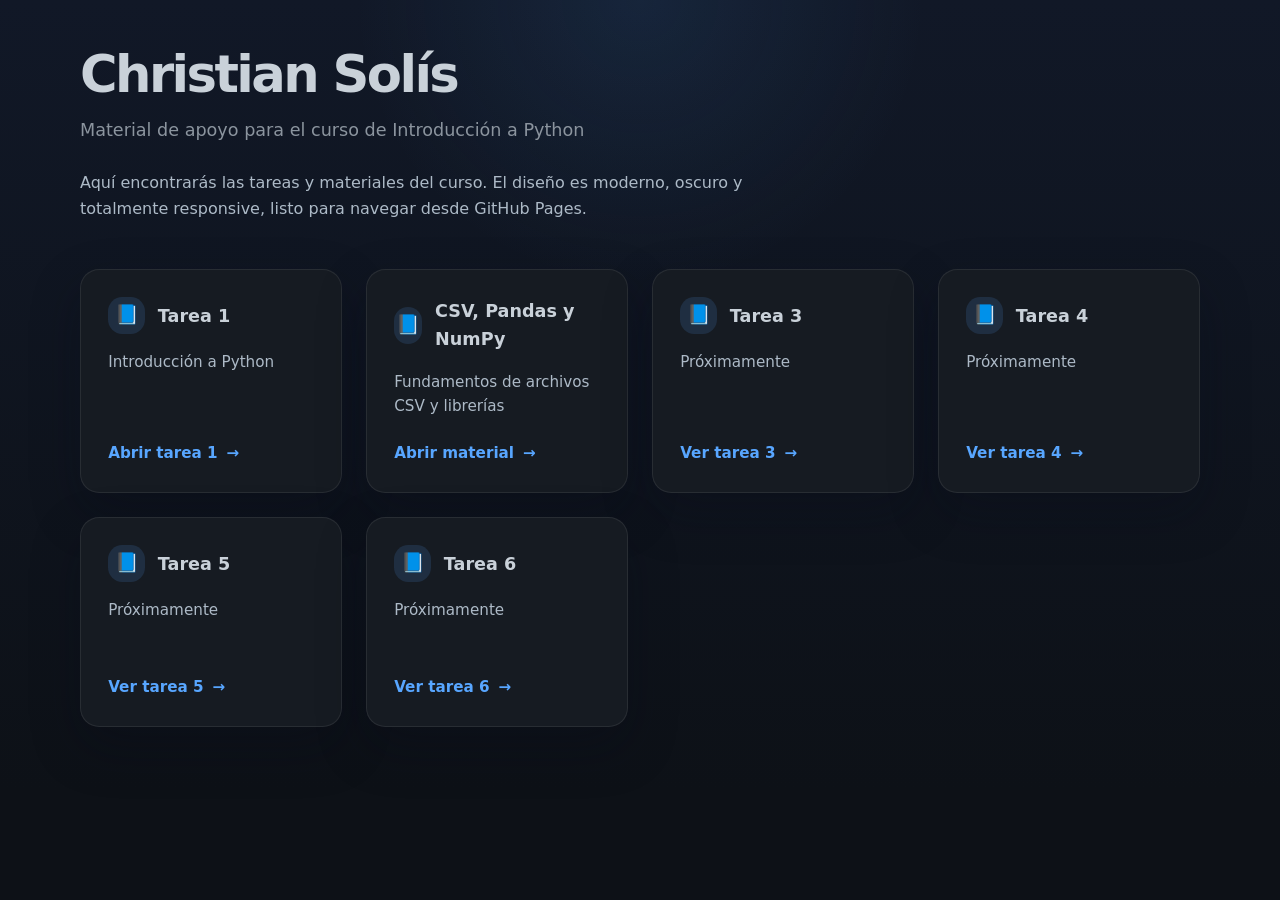
==== index.html @ 26d79551 "Update index.html actualizando a archivos HTML -2" ====
<!DOCTYPE html>

<html lang="es">
<head>
  <meta charset="UTF-8" />
  <meta name="viewport" content="width=device-width, initial-scale=1.0" />
  <title>Christian Solís | Introducción a Python</title>
  <link rel="stylesheet" href="assets/style.css" />
</head>
<body>
  <main class="page">
    <section class="header">
      <h1 class="header-title">Christian Solís</h1>
      <p class="header-subtitle">Material de apoyo para el curso de Introducción a Python</p>
      <p class="header-description">
        Aquí encontrarás las tareas y materiales del curso. El diseño es moderno, oscuro y totalmente responsive,
        listo para navegar desde GitHub Pages.
      </p>
    </section>

    <section class="grid" aria-label="Tareas del curso">
      <article class="card">
        <div>
          <h2 class="card-title"><span class="card-icon">📘</span>Tarea 1</h2>
          <p class="card-label">Introducción a Python</p>
        </div>
        <a class="card-link" href="tareas/tarea1-2.html">Abrir tarea 1</a>
      </article>

      <article class="card">
        <div>
          <h2 class="card-title"><span class="card-icon">📘</span>CSV, Pandas y NumPy</h2>
          <p class="card-label">Fundamentos de archivos CSV y librerías</p>
        </div>
        <a class="card-link" href="tareas/fundamentos_csv_pandas_numpy-2.html">Abrir material</a>
      </article>

      <article class="card">
        <div>
          <h2 class="card-title"><span class="card-icon">📘</span>Tarea 3</h2>
          <p class="card-label">Próximamente</p>
        </div>
        <a class="card-link" href="#">Ver tarea 3</a>
      </article>

      <article class="card">
        <div>
          <h2 class="card-title"><span class="card-icon">📘</span>Tarea 4</h2>
          <p class="card-label">Próximamente</p>
        </div>
        <a class="card-link" href="#">Ver tarea 4</a>
      </article>

      <article class="card">
        <div>
          <h2 class="card-title"><span class="card-icon">📘</span>Tarea 5</h2>
          <p class="card-label">Próximamente</p>
        </div>
        <a class="card-link" href="#">Ver tarea 5</a>
      </article>

      <article class="card">
        <div>
          <h2 class="card-title"><span class="card-icon">📘</span>Tarea 6</h2>
          <p class="card-label">Próximamente</p>
        </div>
        <a class="card-link" href="#">Ver tarea 6</a>
      </article>
    </section>
  </main>
</body>
</html>
---- assets/style.css ----
/* Portafolio minimalista - tema oscuro */
:root {
  color-scheme: dark;
  color: #c9d1d9;
  background: #0d1117;
  font-family: Inter, ui-sans-serif, system-ui, -apple-system, BlinkMacSystemFont, "Segoe UI", sans-serif;
  font-size: 16px;
  line-height: 1.6;
}

* {
  box-sizing: border-box;
}

html, body {
  min-height: 100%;
}

body {
  margin: 0;
  background: radial-gradient(circle at top, rgba(63, 132, 202, 0.12), transparent 28%),
    linear-gradient(180deg, #111827 0%, #0d1117 100%);
  color: #c9d1d9;
}

img {
  max-width: 100%;
  display: block;
}

a {
  color: #58a6ff;
  text-decoration: none;
}

a:hover,
a:focus {
  text-decoration: underline;
}

.page {
  width: min(1120px, calc(100% - 2rem));
  margin: 0 auto;
  padding: 3rem 0 4rem;
}

.header {
  max-width: 720px;
  margin-bottom: 3rem;
}

.header-title {
  margin: 0;
  font-size: clamp(2.8rem, 4vw, 4.4rem);
  letter-spacing: -0.05em;
  line-height: 1.02;
}

.header-subtitle {
  margin: 1rem 0 0;
  color: #8b949e;
  font-size: 1.1rem;
}

.header-description {
  margin: 1.6rem 0 0;
  color: #adbac7;
  max-width: 42rem;
}

.grid {
  display: grid;
  gap: 1.5rem;
  grid-template-columns: repeat(auto-fit, minmax(220px, 1fr));
}

.card {
  background: #161b22;
  border: 1px solid rgba(255, 255, 255, 0.08);
  border-radius: 1.2rem;
  padding: 1.7rem;
  min-height: 210px;
  display: flex;
  flex-direction: column;
  justify-content: space-between;
  transition: transform 0.25s ease, border-color 0.25s ease, box-shadow 0.25s ease;
  box-shadow: 0 20px 50px rgba(6, 12, 24, 0.28);
}

.card:hover,
.card:focus-within {
  transform: translateY(-4px);
  border-color: rgba(88, 166, 255, 0.3);
  box-shadow: 0 24px 70px rgba(12, 24, 48, 0.38);
}

.card-title {
  display: flex;
  align-items: center;
  gap: 0.8rem;
  margin: 0 0 1rem;
  font-size: 1.1rem;
  font-weight: 700;
}

.card-icon {
  display: inline-flex;
  align-items: center;
  justify-content: center;
  width: 2.3rem;
  height: 2.3rem;
  border-radius: 0.9rem;
  background: rgba(88, 166, 255, 0.14);
  color: #58a6ff;
  font-size: 1.2rem;
}

.card-label {
  margin: 0;
  color: #adbac7;
  font-size: 0.95rem;
}

.card-link {
  margin-top: 1.4rem;
  font-size: 0.95rem;
  font-weight: 600;
  color: #58a6ff;
}

.card-link::after {
  content: "→";
  margin-left: 0.55rem;
  transition: transform 0.2s ease;
}

.card:hover .card-link::after,
.card:focus-within .card-link::after {
  transform: translateX(4px);
}

@media (max-width: 640px) {
  .page {
    padding: 2rem 0 3rem;
  }

  .header-title {
    font-size: 2.6rem;
  }
}
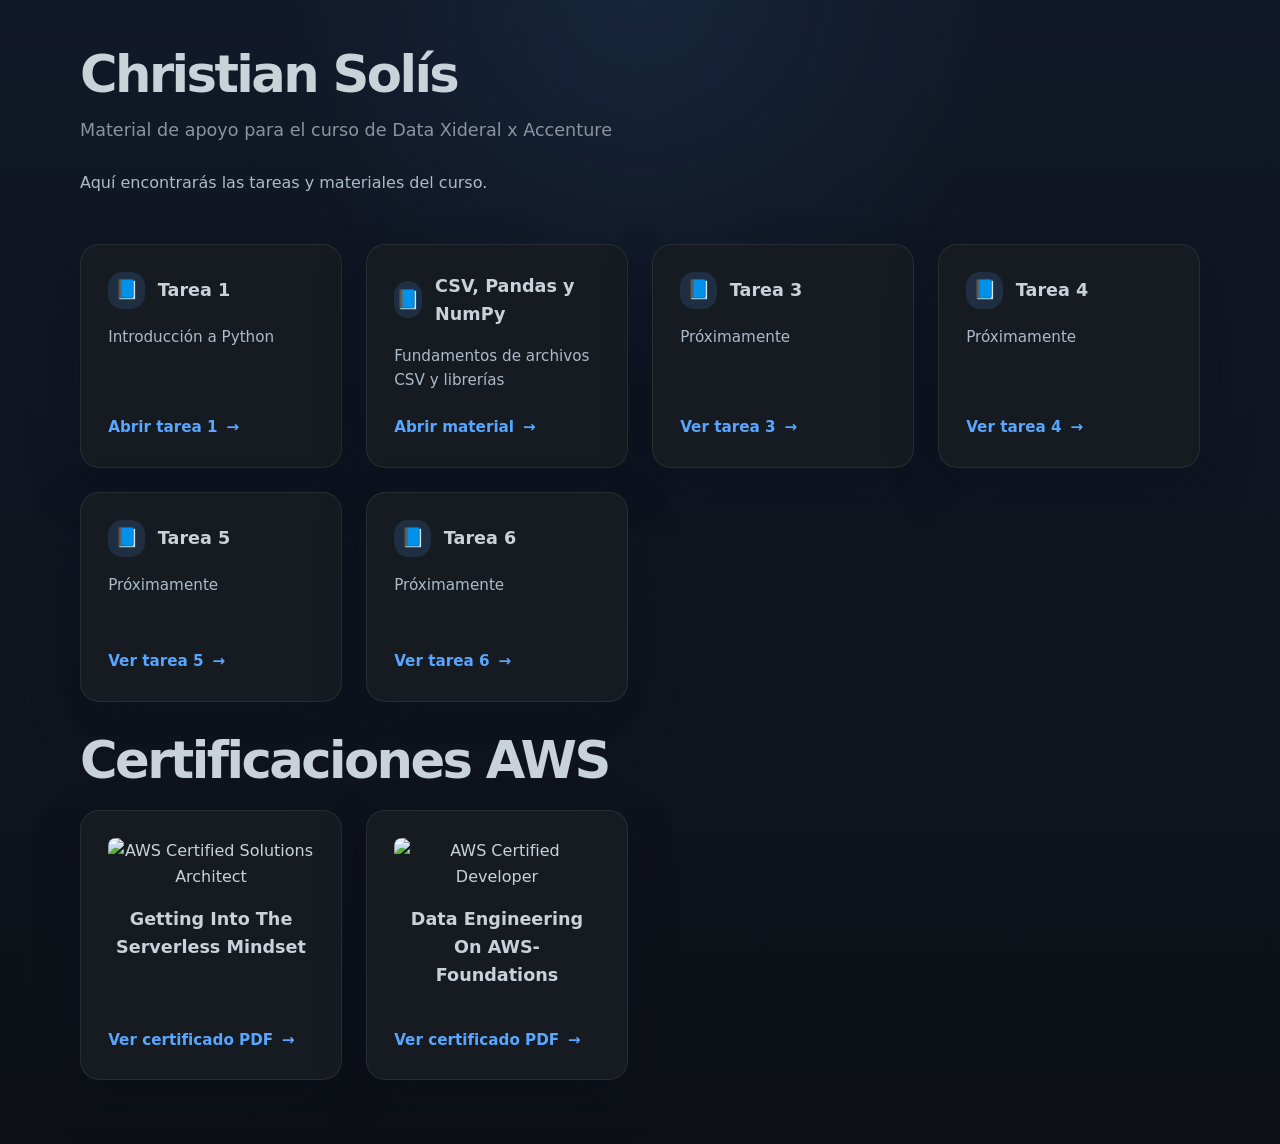
==== commit 92792b09: "añadiendo sección de certificados" ====
--- a/index.html
+++ b/index.html
@@ -11,10 +11,9 @@
   <main class="page">
     <section class="header">
       <h1 class="header-title">Christian Solís</h1>
-      <p class="header-subtitle">Material de apoyo para el curso de Introducción a Python</p>
+      <p class="header-subtitle">Material de apoyo para el curso de Data Xideral x Accenture</p>
       <p class="header-description">
-        Aquí encontrarás las tareas y materiales del curso. El diseño es moderno, oscuro y totalmente responsive,
-        listo para navegar desde GitHub Pages.
+        Aquí encontrarás las tareas y materiales del curso. 
       </p>
     </section>
 
@@ -24,7 +23,7 @@
           <h2 class="card-title"><span class="card-icon">📘</span>Tarea 1</h2>
           <p class="card-label">Introducción a Python</p>
         </div>
-        <a class="card-link" href="tareas/tarea1-2.html">Abrir tarea 1</a>
+        <a class="card-link" href="tareas/Tarea1-2.html">Abrir tarea 1</a>
       </article>
 
       <article class="card">
@@ -67,6 +66,28 @@
         <a class="card-link" href="#">Ver tarea 6</a>
       </article>
     </section>
+    <!-- ===================         CERTIFICACIONES AWS      ========================== -->
+    <section class="grid" aria-label="Certificaciones AWS">
+  <div style="grid-column: 1 / -1; margin-top: 2rem;">
+    <h2 class="header-title">Certificaciones AWS</h2>
+  </div>
+
+  <article class="card">
+    <div style="text-align: center;">
+      <img src="assets/aws-cert-1.png" alt="AWS Certified Solutions Architect" style="width: 100%; height: auto; border-radius: 8px; margin-bottom: 1rem;">
+      <h2 class="card-title">Getting Into The Serverless Mindset</h2>
+    </div>
+    <a class="card-link" href="docs/GettingIntoTheServerlessMindset.pdf" target="_blank">Ver certificado PDF</a>
+  </article>
+
+  <article class="card">
+    <div style="text-align: center;">
+      <img src="assets/aws-cert-2.png" alt="AWS Certified Developer" style="width: 100%; height: auto; border-radius: 8px; margin-bottom: 1rem;">
+      <h2 class="card-title">Data Engineering On AWS-Foundations</h2>
+    </div>
+    <a class="card-link" href="docs/DataEngineeringOnAWS-Foundations.pdf" target="_blank">Ver certificado PDF</a>
+  </article>
+</section>
   </main>
 </body>
 </html>
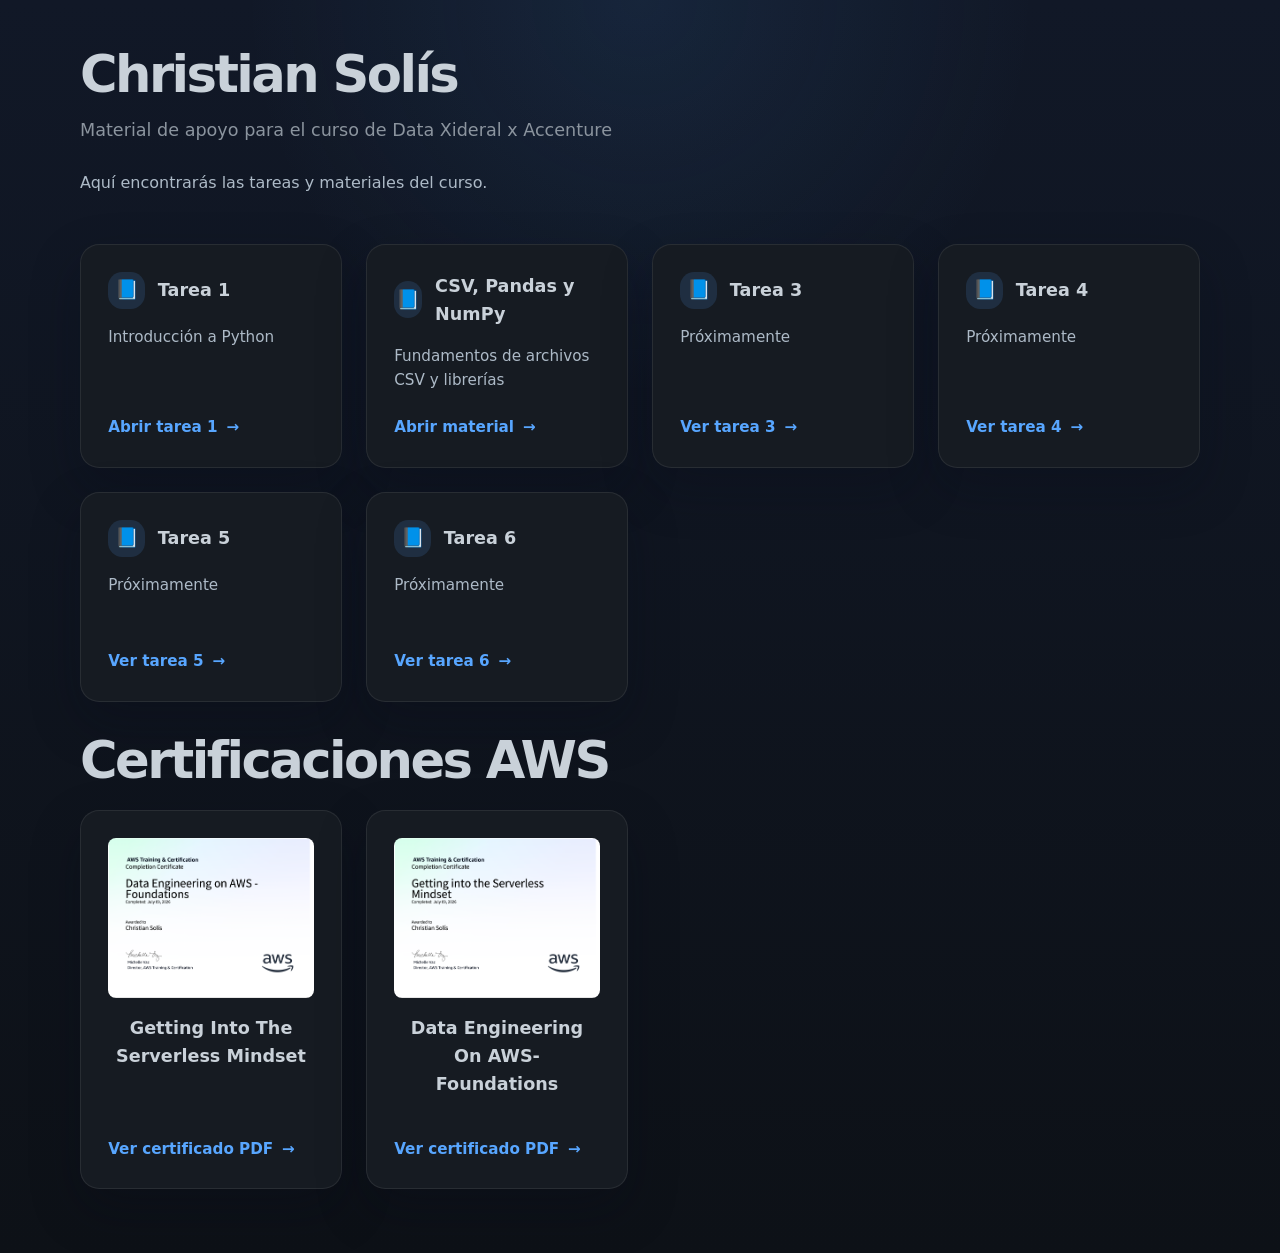
==== commit 02d242e2: "Update index.html" ====
--- a/index.html
+++ b/index.html
@@ -74,18 +74,18 @@
 
   <article class="card">
     <div style="text-align: center;">
-      <img src="assets/aws-cert-1.png" alt="AWS Certified Solutions Architect" style="width: 100%; height: auto; border-radius: 8px; margin-bottom: 1rem;">
+      <img src="assets/aws-cert-01.png" alt="AWS Certified Solutions Architect" style="width: 100%; height: auto; border-radius: 8px; margin-bottom: 1rem;">
       <h2 class="card-title">Getting Into The Serverless Mindset</h2>
     </div>
-    <a class="card-link" href="docs/GettingIntoTheServerlessMindset.pdf" target="_blank">Ver certificado PDF</a>
+    <a class="card-link" href="GettingIntoTheServerlessMindset.pdf" target="_blank">Ver certificado PDF</a>
   </article>
 
   <article class="card">
     <div style="text-align: center;">
-      <img src="assets/aws-cert-2.png" alt="AWS Certified Developer" style="width: 100%; height: auto; border-radius: 8px; margin-bottom: 1rem;">
+      <img src="assets/aws-cert-02.png" alt="AWS Certified Developer" style="width: 100%; height: auto; border-radius: 8px; margin-bottom: 1rem;">
       <h2 class="card-title">Data Engineering On AWS-Foundations</h2>
     </div>
-    <a class="card-link" href="docs/DataEngineeringOnAWS-Foundations.pdf" target="_blank">Ver certificado PDF</a>
+    <a class="card-link" href="DataEngineeringOnAWS-Foundations.pdf" target="_blank">Ver certificado PDF</a>
   </article>
 </section>
   </main>
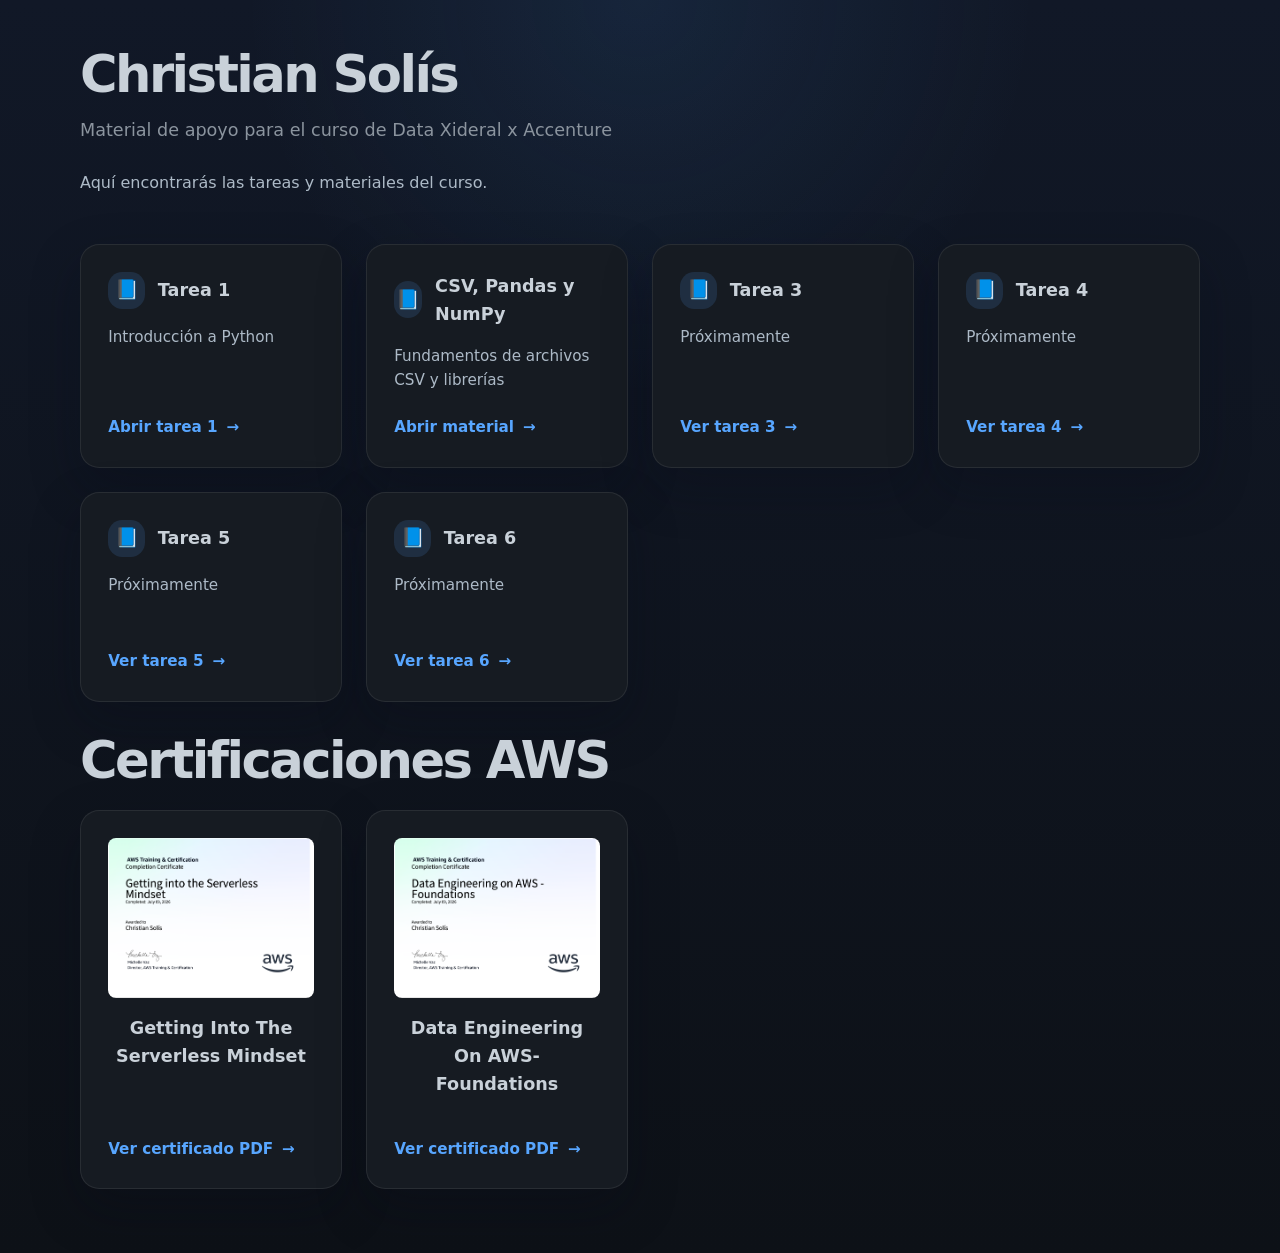
==== commit 1f998891: "Update index.html" ====
--- a/index.html
+++ b/index.html
@@ -74,7 +74,7 @@
 
   <article class="card">
     <div style="text-align: center;">
-      <img src="assets/aws-cert-01.png" alt="AWS Certified Solutions Architect" style="width: 100%; height: auto; border-radius: 8px; margin-bottom: 1rem;">
+      <img src="assets/aws-cert-02.png" alt="AWS Certified Solutions Architect" style="width: 100%; height: auto; border-radius: 8px; margin-bottom: 1rem;">
       <h2 class="card-title">Getting Into The Serverless Mindset</h2>
     </div>
     <a class="card-link" href="GettingIntoTheServerlessMindset.pdf" target="_blank">Ver certificado PDF</a>
@@ -82,7 +82,7 @@
 
   <article class="card">
     <div style="text-align: center;">
-      <img src="assets/aws-cert-02.png" alt="AWS Certified Developer" style="width: 100%; height: auto; border-radius: 8px; margin-bottom: 1rem;">
+      <img src="assets/aws-cert-01.png" alt="AWS Certified Developer" style="width: 100%; height: auto; border-radius: 8px; margin-bottom: 1rem;">
       <h2 class="card-title">Data Engineering On AWS-Foundations</h2>
     </div>
     <a class="card-link" href="DataEngineeringOnAWS-Foundations.pdf" target="_blank">Ver certificado PDF</a>
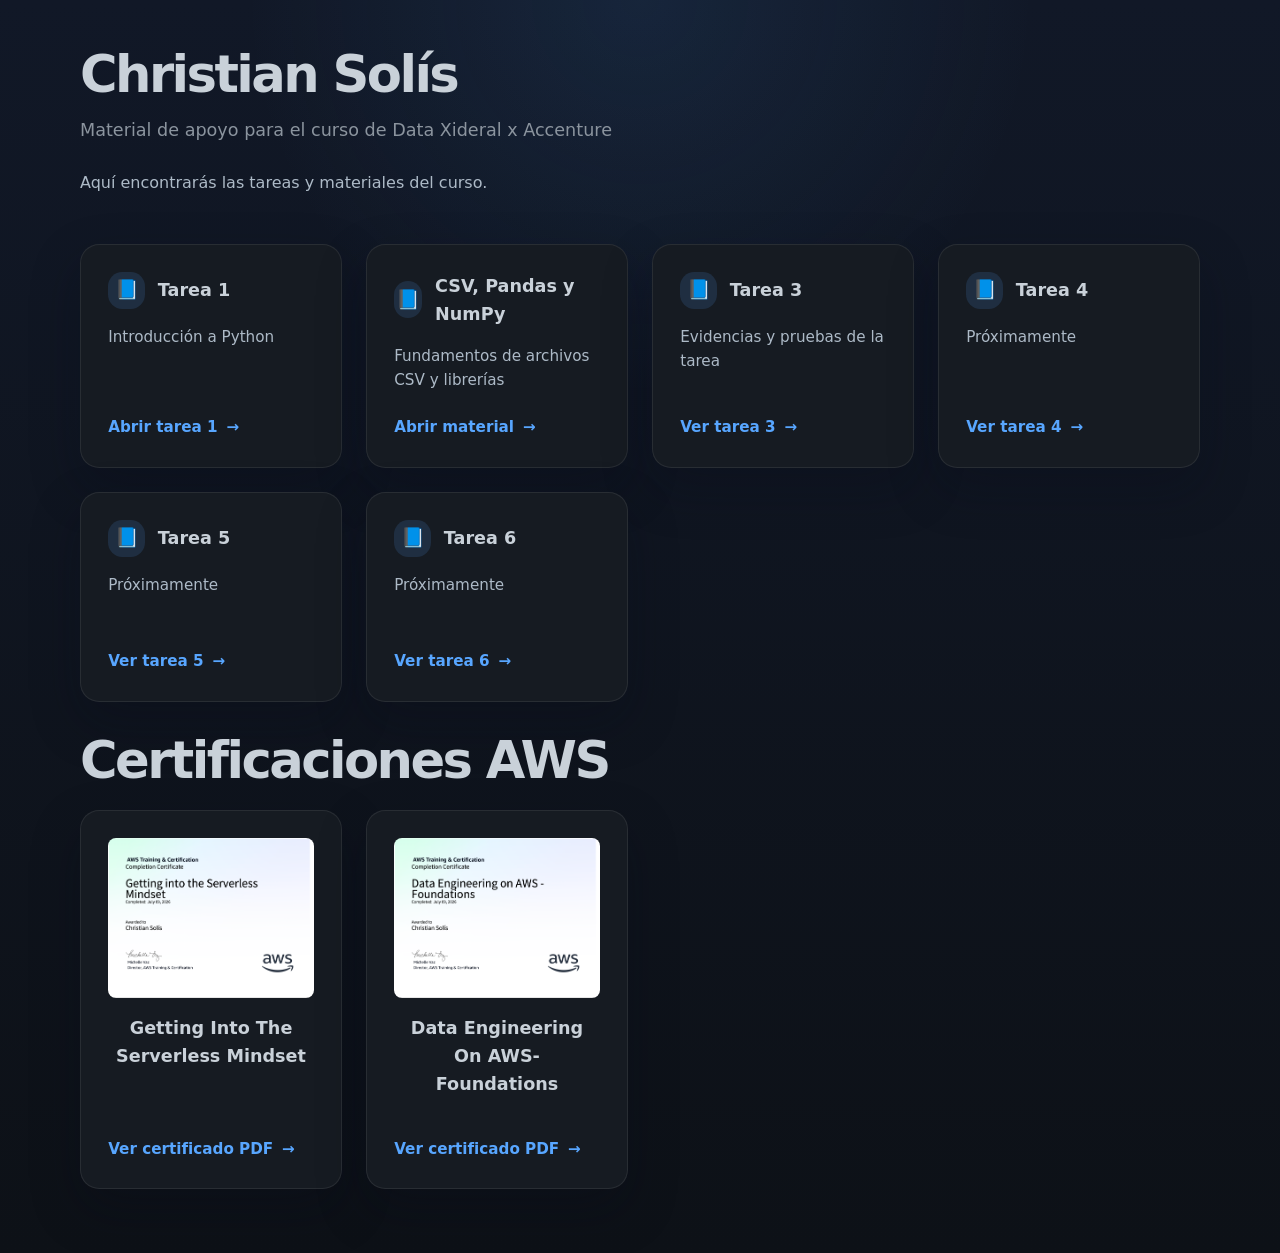
==== commit 193a264a: "Update index.html" ====
--- a/index.html
+++ b/index.html
@@ -37,9 +37,9 @@
       <article class="card">
         <div>
           <h2 class="card-title"><span class="card-icon">📘</span>Tarea 3</h2>
-          <p class="card-label">Próximamente</p>
+          <p class="card-label">Evidencias y pruebas de la tarea</p>
         </div>
-        <a class="card-link" href="#">Ver tarea 3</a>
+        <a class="card-link" href="tareas/tarea3.html">Ver tarea 3</a>
       </article>
 
       <article class="card">
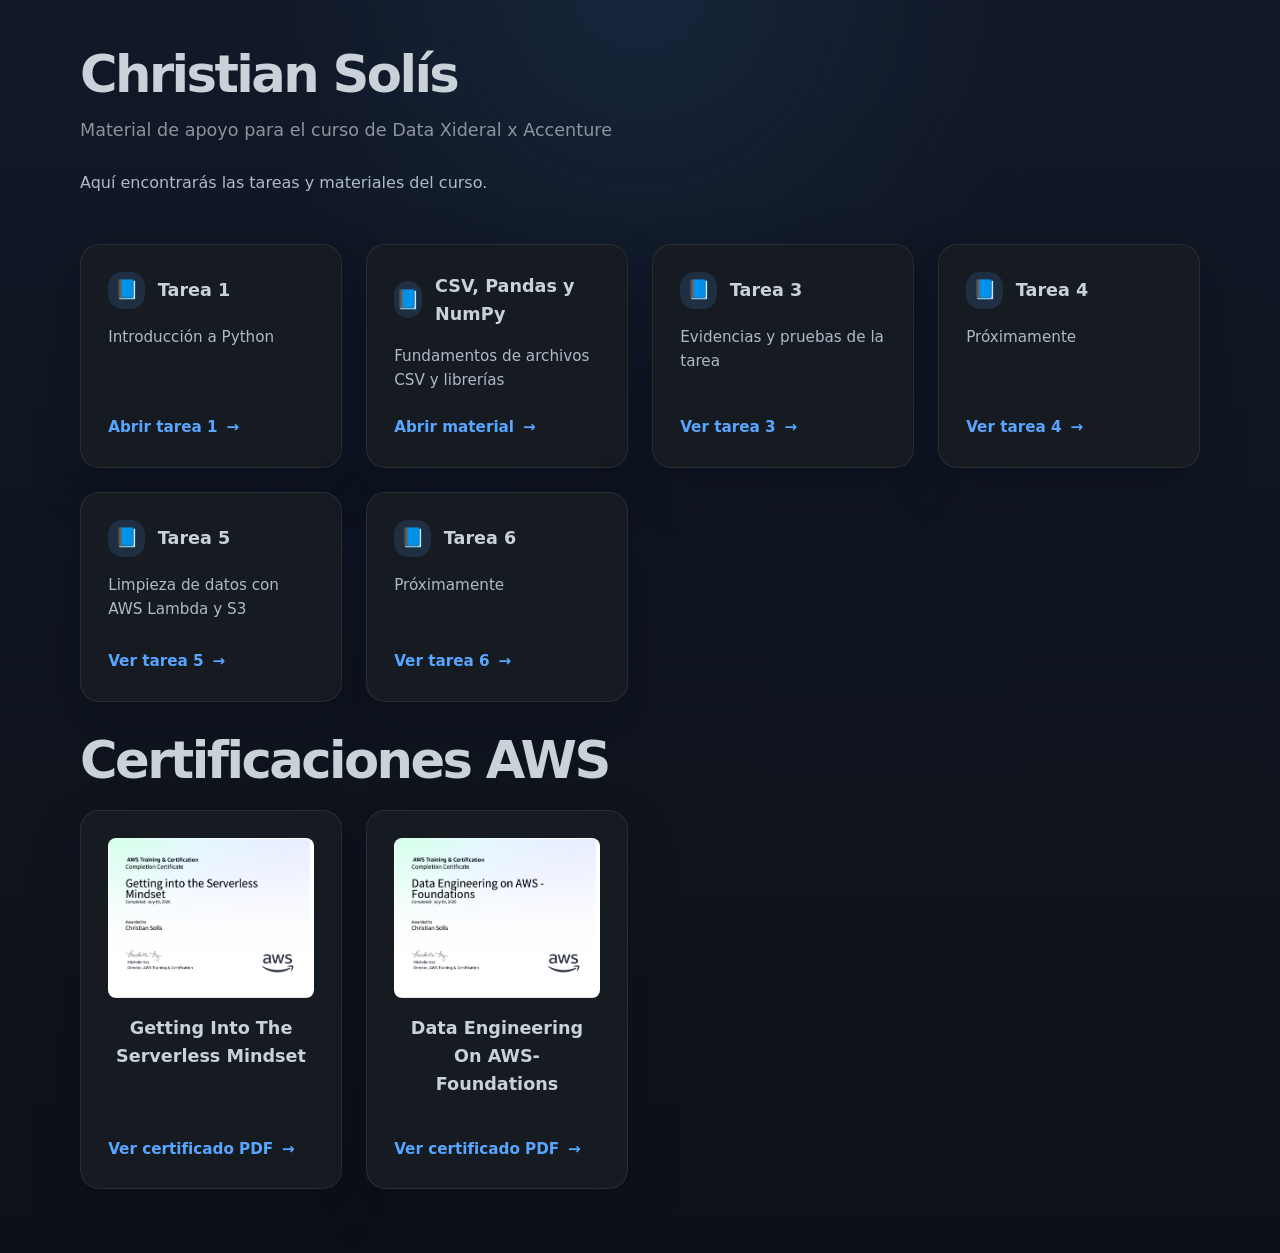
==== commit 2fca7089: "Update index.html Ahora apunta a tarea5.html" ====
--- a/index.html
+++ b/index.html
@@ -50,12 +50,12 @@
         <a class="card-link" href="#">Ver tarea 4</a>
       </article>
 
-      <article class="card">
+<article class="card">
         <div>
           <h2 class="card-title"><span class="card-icon">📘</span>Tarea 5</h2>
-          <p class="card-label">Próximamente</p>
+          <p class="card-label">Limpieza de datos con AWS Lambda y S3</p>
         </div>
-        <a class="card-link" href="#">Ver tarea 5</a>
+        <a class="card-link" href="tareas/tarea5.html">Ver tarea 5</a>
       </article>
 
       <article class="card">
